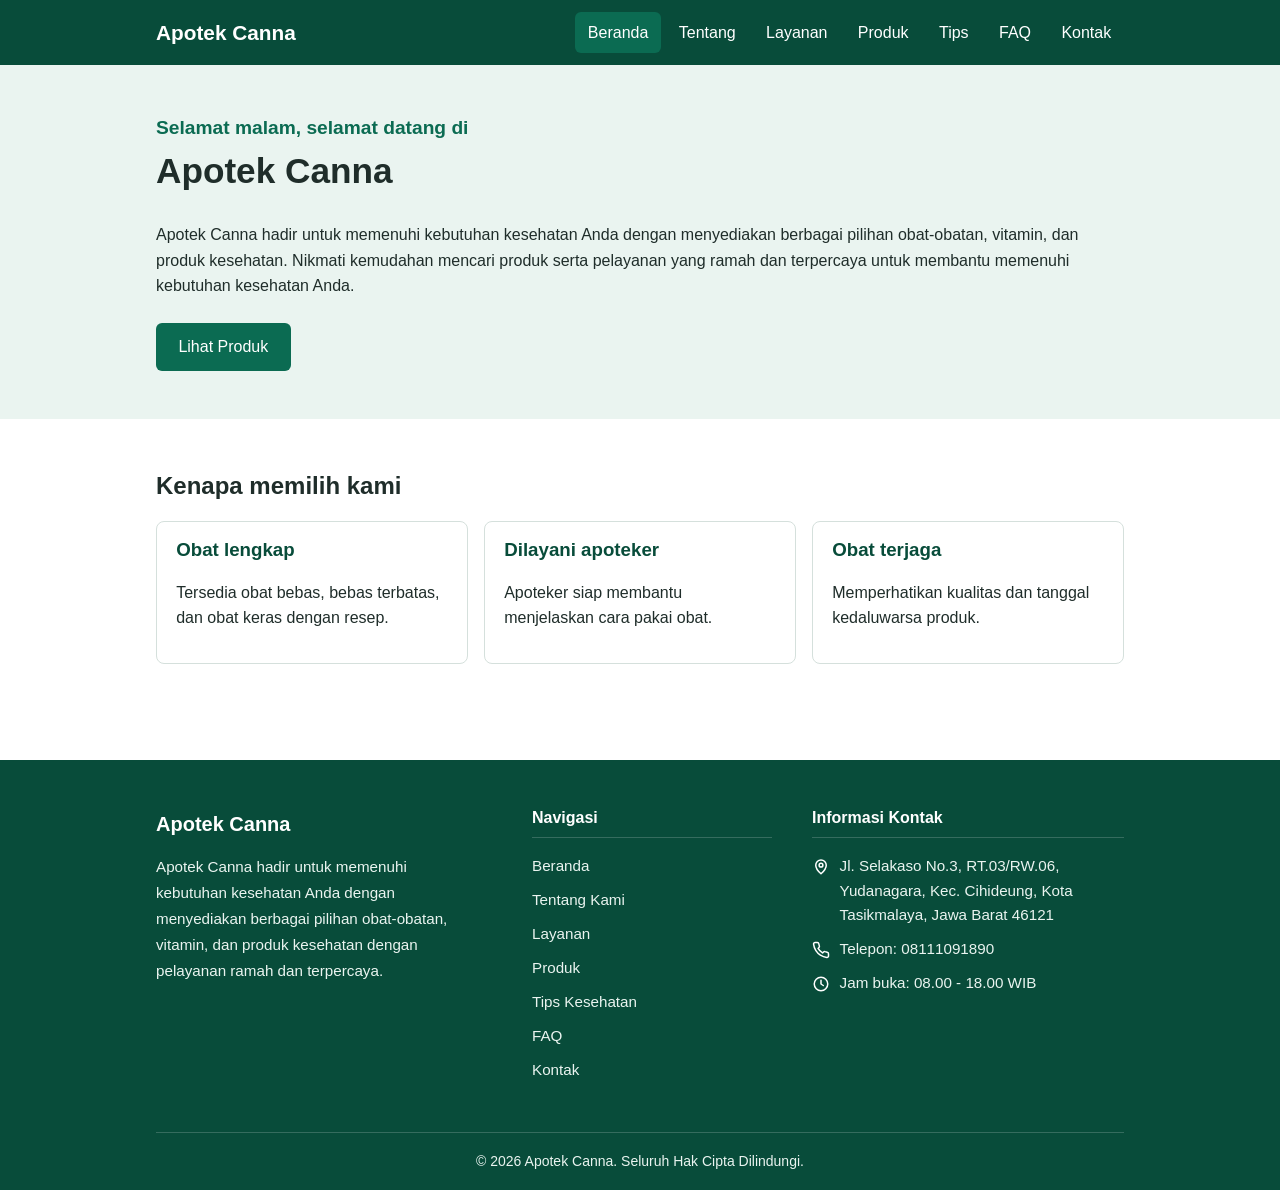
==== index.html @ 3c041d26 "Project UTS Website Apotek Canna" ====
<!DOCTYPE html>
<html lang="id">
<head>
  <meta charset="UTF-8">
  <meta name="viewport" content="width=device-width, initial-scale=1.0">
  <title>Beranda | Apotek Canna</title>
  <link rel="stylesheet" href="css/style.css">
</head>
<body>

  <header class="ilham_header">
    <div class="ilham_wadah ilham_header_isi">
      <a class="ilham_logo" href="index.html">Apotek Canna</a>
      <button class="ilham_tombol_menu" id="ilham_tombol_menu">Menu</button>
      <nav>
        <ul class="ilham_menu" id="ilham_menu">
          <li><a href="index.html" class="ilham_aktif">Beranda</a></li>
          <li><a href="tentang.html">Tentang</a></li>
          <li><a href="layanan.html">Layanan</a></li>
          <li><a href="produk.html">Produk</a></li>
          <li><a href="tips.html">Tips</a></li>
          <li><a href="faq.html">FAQ</a></li>
          <li><a href="kontak.html">Kontak</a></li>
        </ul>
      </nav>
    </div>
  </header>

  <main>

    <section class="ilham_hero">
      <div class="ilham_wadah">
        <p class="ilham_salam" id="ilham_salam">Selamat datang</p>
        <h1>Apotek Canna</h1>
        <p>Apotek Canna hadir untuk memenuhi kebutuhan kesehatan Anda dengan menyediakan berbagai pilihan obat-obatan, vitamin, dan produk kesehatan. Nikmati kemudahan mencari produk serta pelayanan yang ramah dan terpercaya untuk membantu memenuhi kebutuhan kesehatan Anda.</p>
        <a class="ilham_tombol ilham_tombol_link" href="produk.html">Lihat Produk</a>
      </div>
    </section>

    <section class="ilham_bagian">
      <div class="ilham_wadah">
        <h2>Kenapa memilih kami</h2>
        <div class="ilham_kartu_baris">
          <div class="ilham_kartu">
            <h3>Obat lengkap</h3>
            <p>Tersedia obat bebas, bebas terbatas, dan obat keras dengan resep.</p>
          </div>
          <div class="ilham_kartu">
            <h3>Dilayani apoteker</h3>
            <p>Apoteker siap membantu menjelaskan cara pakai obat.</p>
          </div>
          <div class="ilham_kartu">
            <h3>Obat terjaga</h3>
            <p>Memperhatikan kualitas dan tanggal kedaluwarsa produk.</p>
          </div>
        </div>
      </div>
    </section>

  </main>

  <footer class="ilham_footer">
    <div class="ilham_wadah">

      <div class="ilham_footer_grid">

        <div class="ilham_footer_kolom ilham_footer_identitas">
          <a class="ilham_footer_merek" href="index.html">
            <span class="ilham_footer_nama">Apotek Canna</span>
          </a>
          <p class="ilham_footer_deskripsi">Apotek Canna hadir untuk memenuhi kebutuhan kesehatan Anda dengan menyediakan berbagai pilihan obat-obatan, vitamin, dan produk kesehatan dengan pelayanan ramah dan terpercaya.</p>
        </div>

        <nav class="ilham_footer_kolom" aria-label="Navigasi footer">
          <h3 class="ilham_footer_judul">Navigasi</h3>
          <ul class="ilham_footer_daftar">
            <li><a href="index.html">Beranda</a></li>
            <li><a href="tentang.html">Tentang Kami</a></li>
            <li><a href="layanan.html">Layanan</a></li>
            <li><a href="produk.html">Produk</a></li>
            <li><a href="tips.html">Tips Kesehatan</a></li>
            <li><a href="faq.html">FAQ</a></li>
            <li><a href="kontak.html">Kontak</a></li>
          </ul>
        </nav>

        <div class="ilham_footer_kolom">
          <h3 class="ilham_footer_judul">Informasi Kontak</h3>
          <ul class="ilham_footer_daftar ilham_footer_kontak">
            <li>
              <svg class="ilham_footer_ikon" viewBox="0 0 24 24" width="18" height="18" fill="none" stroke="currentColor" stroke-width="2" stroke-linecap="round" stroke-linejoin="round" aria-hidden="true">
                <path d="M12 21s-7-6.2-7-11.5A7 7 0 0 1 19 9.5C19 14.8 12 21 12 21z"/>
                <circle cx="12" cy="9.5" r="2.5"/>
              </svg>
              <span>Jl. Selakaso No.3, RT.03/RW.06, Yudanagara, Kec. Cihideung, Kota Tasikmalaya, Jawa Barat 46121</span>
            </li>
            <li>
              <svg class="ilham_footer_ikon" viewBox="0 0 24 24" width="18" height="18" fill="none" stroke="currentColor" stroke-width="2" stroke-linecap="round" stroke-linejoin="round" aria-hidden="true">
                <path d="M22 16.9v3a2 2 0 0 1-2.2 2 19.8 19.8 0 0 1-8.6-3.1 19.5 19.5 0 0 1-6-6A19.8 19.8 0 0 1 2.1 4.2 2 2 0 0 1 4.1 2h3a2 2 0 0 1 2 1.7c.1 1 .4 1.9.7 2.8a2 2 0 0 1-.5 2.1L8.1 9.9a16 16 0 0 0 6 6l1.3-1.3a2 2 0 0 1 2.1-.4c.9.3 1.8.6 2.8.7a2 2 0 0 1 1.7 2z"/>
              </svg>
              <span>Telepon: <a href="tel:+628111091890">08111091890</a></span>
            </li>
            <li>
              <svg class="ilham_footer_ikon" viewBox="0 0 24 24" width="18" height="18" fill="none" stroke="currentColor" stroke-width="2" stroke-linecap="round" stroke-linejoin="round" aria-hidden="true">
                <circle cx="12" cy="12" r="9"/>
                <path d="M12 7v5l3 2"/>
              </svg>
              <span>Jam buka: 08.00 - 18.00 WIB</span>
            </li>
          </ul>
        </div>

      </div>

      <div class="ilham_footer_bawah">
        <p>&copy; <span id="ilham_tahun">2026</span> Apotek Canna. Seluruh Hak Cipta Dilindungi.</p>
      </div>

    </div>
  </footer>

  <script src="js/main.js"></script>
</body>
</html>
---- css/style.css ----
:root {
  --ilham-hijau: #0B6B52;
  --ilham-hijau-tua: #084C3A;
  --ilham-muda: #EAF4F0;
  --ilham-teks: #1F2D2A;
  --ilham-abu: #5B6B67;
  --ilham-garis: #D5E0DC;
}
* { box-sizing: border-box; }
body {
  margin: 0;
  font-family: Arial, Helvetica, sans-serif;
  color: var(--ilham-teks);
  line-height: 1.6;
  background: #fff;
}
h1, h2, h3 { line-height: 1.25; }
a { color: var(--ilham-hijau); }

.ilham_wadah { max-width: 1000px; margin: 0 auto; padding: 0 1rem; }

.ilham_header { background: var(--ilham-hijau-tua); }
.ilham_header_isi { display: flex; justify-content: space-between; align-items: center; flex-wrap: wrap; }
.ilham_logo { color: #fff; font-weight: bold; font-size: 1.3rem; text-decoration: none; padding: 1rem 0; }
.ilham_menu { list-style: none; margin: 0; padding: 0; display: flex; gap: .3rem; flex-wrap: wrap; }
.ilham_menu a { color: #fff; text-decoration: none; padding: .5rem .8rem; border-radius: 6px; display: block; }
.ilham_menu a:hover, .ilham_menu a.ilham_aktif { background: var(--ilham-hijau); }
.ilham_tombol_menu { display: none; background: var(--ilham-hijau); color: #fff; border: 0; padding: .5rem 1rem; border-radius: 6px; font-size: 1rem; }

.ilham_hero { background: var(--ilham-muda); padding: 3rem 0; }
.ilham_hero h1 { font-size: 2.2rem; margin-top: 0; }
.ilham_judul_halaman { background: var(--ilham-muda); padding: 2rem 0; }
.ilham_judul_halaman h1 { margin: 0 0 .3rem; }
.ilham_judul_halaman p { margin: 0; color: var(--ilham-abu); }
.ilham_bagian { padding: 2rem 0; }

.ilham_kartu_baris { display: grid; grid-template-columns: repeat(3, 1fr); gap: 1rem; margin: 1rem 0 2rem; }
.ilham_kartu { border: 1px solid var(--ilham-garis); border-radius: 8px; padding: 1rem 1.2rem; }
.ilham_kartu h3 { margin-top: 0; color: var(--ilham-hijau-tua); }

.ilham_tombol { background: var(--ilham-hijau); color: #fff; border: 0; padding: .7rem 1.4rem; border-radius: 6px; font-size: 1rem; cursor: pointer; }
.ilham_tombol:hover { background: var(--ilham-hijau-tua); }
.ilham_form_cari { display: flex; gap: .5rem; flex-wrap: wrap; margin: 1rem 0; }
.ilham_form_cari input, .ilham_form_cari select { padding: .7rem; border: 1px solid var(--ilham-garis); border-radius: 6px; font-size: 1rem; flex: 1; min-width: 180px; }
.ilham_form label { display: block; margin-top: .8rem; font-weight: bold; }
.ilham_form input, .ilham_form textarea { width: 100%; padding: .7rem; border: 1px solid var(--ilham-garis); border-radius: 6px; font-size: 1rem; font-family: inherit; }
.ilham_form .ilham_tombol { margin-top: 1rem; }
.ilham_dua_kolom { display: grid; grid-template-columns: 1fr 1fr; gap: 2rem; }
.ilham_galat { color: #B3261E; min-height: 1.4em; margin: .5rem 0 0; }
.ilham_sukses { color: var(--ilham-hijau); font-weight: bold; }
.ilham_hasil { font-weight: bold; }

.ilham_tabel { width: 100%; border-collapse: collapse; margin: 1rem 0; }
.ilham_tabel th, .ilham_tabel td { border: 1px solid var(--ilham-garis); padding: .6rem .8rem; text-align: left; }
.ilham_tabel th { background: var(--ilham-muda); }
.ilham_status_ada { color: #0B6B52; font-weight: bold; }
.ilham_status_tipis { color: #B26A00; font-weight: bold; }
.ilham_status_habis { color: #B3261E; font-weight: bold; }

.ilham_faq { border: 1px solid var(--ilham-garis); border-radius: 8px; margin-bottom: .8rem; }
.ilham_faq_tanya { width: 100%; text-align: left; background: var(--ilham-muda); border: 0; padding: 1rem; font-size: 1rem; font-weight: bold; cursor: pointer; border-radius: 8px; }
.ilham_faq_jawab { display: none; padding: 0 1rem; }
.ilham_faq.ilham_buka .ilham_faq_jawab { display: block; }

.ilham_footer { background: var(--ilham-hijau-tua); color: #fff; padding: 3rem 0 0; margin-top: 2rem; font-size: .95rem; overflow-x: hidden; }
.ilham_footer p { margin: 0; }
.ilham_footer_grid { display: grid; grid-template-columns: 1.4fr 1fr 1.3fr; gap: 2.5rem; padding-bottom: 2.5rem; }
.ilham_footer_kolom { min-width: 0; }

.ilham_footer_merek { display: inline-flex; align-items: center; gap: .6rem; color: #fff; text-decoration: none; margin-bottom: .9rem; }
.ilham_footer_logo { display: inline-flex; align-items: center; justify-content: center; width: 38px; height: 38px; border-radius: 10px; background: var(--ilham-muda); color: var(--ilham-hijau-tua); }
.ilham_footer_nama { font-size: 1.25rem; font-weight: bold; }
.ilham_footer_deskripsi { max-width: 38ch; color: var(--ilham-muda); line-height: 1.7; }

.ilham_footer_judul { margin: 0 0 1rem; padding-bottom: .6rem; font-size: 1rem; border-bottom: 1px solid rgba(255, 255, 255, .18); }

.ilham_footer_daftar { list-style: none; margin: 0; padding: 0; }
.ilham_footer_daftar li { margin-bottom: .6rem; }
.ilham_footer_daftar a { color: var(--ilham-muda); text-decoration: none; transition: color .2s, padding-left .2s; }
.ilham_footer_daftar a:hover, .ilham_footer_daftar a:focus-visible { color: #fff; padding-left: .3rem; text-decoration: underline; text-underline-offset: 3px; }
.ilham_footer_kontak li { display: flex; align-items: flex-start; gap: .6rem; color: var(--ilham-muda); overflow-wrap: anywhere; }
.ilham_footer_ikon { flex: 0 0 18px; margin-top: .25rem; color: #fff; }

.ilham_footer_bawah { border-top: 1px solid rgba(255, 255, 255, .18); padding: 1.1rem 0; text-align: center; color: var(--ilham-muda); font-size: .875rem; }

@media (max-width: 900px) {
  .ilham_footer_grid { grid-template-columns: 1fr 1fr; gap: 2rem; }
  .ilham_footer_identitas { grid-column: 1 / -1; }
  .ilham_footer_deskripsi { max-width: 60ch; }
}

@media (max-width: 768px) {
  .ilham_footer { padding-top: 2.2rem; }
  .ilham_footer_grid { grid-template-columns: 1fr; gap: 1.8rem; padding-bottom: 1.8rem; }
  .ilham_kartu_baris, .ilham_dua_kolom { grid-template-columns: 1fr; }
  .ilham_tombol_menu { display: block; }
  .ilham_menu { display: none; flex-direction: column; width: 100%; padding-bottom: .8rem; }
  .ilham_menu.ilham_tampil { display: flex; }
  .ilham_header_isi nav { width: 100%; }
  .ilham_hero h1 { font-size: 1.7rem; }
  .ilham_tabel th, .ilham_tabel td { padding: .4rem; font-size: .9rem; }
}

.ilham_tombol_link { display: inline-block; text-decoration: none; margin-top: .5rem; }

.ilham_kotak_kosong { border: 2px dashed var(--ilham-garis); background: var(--ilham-muda); color: var(--ilham-abu); border-radius: 8px; min-height: 160px; display: flex; align-items: center; justify-content: center; text-align: center; padding: 1rem; }
.ilham_kartu_baris .ilham_kotak_kosong { margin: 0; }
.ilham_bagian img, .ilham_bagian iframe { max-width: 100%; border-radius: 8px; border: 0; }

.ilham_foto { width: 100%; height: 260px; object-fit: cover; display: block; }
.ilham_kartu_baris .ilham_kotak_kosong { min-height: 260px; }

.ilham_info_kontak { list-style: none; margin: 0; padding: 0; }
.ilham_info_kontak li { display: flex; align-items: flex-start; gap: .8rem; margin-bottom: 1rem; }
.ilham_info_ikon { flex: 0 0 40px; display: flex; align-items: center; justify-content: center; width: 40px; height: 40px; border-radius: 50%; background: var(--ilham-muda); color: var(--ilham-hijau); }
.ilham_info_kontak li > div { padding-top: .4rem; }
.ilham_form .ilham_galat { min-height: 1.2em; margin-top: .3rem; }
.ilham_form .ilham_tombol { transition: background .2s, transform .2s; margin-top: .6rem; }
.ilham_form .ilham_tombol:hover { transform: translateY(-1px); }
.ilham_catatan_form { margin: .6rem 0 0; color: var(--ilham-abu); font-size: .9rem; }

.ilham_info_penting { background: var(--ilham-muda); border: 1px solid var(--ilham-garis); border-left: 5px solid var(--ilham-hijau); border-radius: 8px; padding: 1.2rem 1.5rem; }
.ilham_info_penting h2 { margin: 0 0 .6rem; font-size: 1.3rem; color: var(--ilham-hijau-tua); }
.ilham_info_penting ul { margin: 0; padding-left: 1.2rem; }
.ilham_info_penting li { margin-bottom: .4rem; }
.ilham_info_penting li:last-child { margin-bottom: 0; }

.ilham_kartu_baris.ilham_kartu_tips { grid-template-columns: repeat(6, 1fr); }
.ilham_kartu_tips .ilham_kartu { grid-column: span 2; }
.ilham_kartu_tips .ilham_kartu:nth-child(4) { grid-column: 2 / span 2; }
.ilham_kartu_tips .ilham_kartu:nth-child(5) { grid-column: 4 / span 2; }
.ilham_kartu_tips .ilham_kartu_ikon { margin: 0 0 .8rem; }
@media (max-width: 768px) {
  .ilham_kartu_baris.ilham_kartu_tips { grid-template-columns: 1fr; }
  .ilham_kartu_tips .ilham_kartu, .ilham_kartu_tips .ilham_kartu:nth-child(4), .ilham_kartu_tips .ilham_kartu:nth-child(5) { grid-column: auto; }
}

.ilham_halaman_tentang .ilham_wadah { max-width: 1140px; }
.ilham_halaman_tentang .ilham_bagian { padding: 3rem 0; }
.ilham_halaman_tentang .ilham_footer { margin-top: 0; }
.ilham_bagian_muda { background: var(--ilham-muda); }

.ilham_judul_bagian { text-align: center; font-size: 1.7rem; color: var(--ilham-hijau-tua); margin: 0 0 1.8rem; }
.ilham_judul_bagian::after { content: ""; display: block; width: 48px; height: 3px; background: var(--ilham-hijau); border-radius: 2px; margin: .6rem auto 0; }

.ilham_profil_teks { max-width: 780px; margin: 0 auto; text-align: center; font-size: 1.1rem; line-height: 1.85; }

.ilham_foto_baris { display: grid; grid-template-columns: 1fr 1fr; gap: 1.5rem; margin: 0; }
.ilham_foto_baris figure { margin: 0; }
.ilham_bagian .ilham_foto_baris img { width: 100%; height: auto; aspect-ratio: 4 / 3; object-fit: cover; display: block; border-radius: 12px; box-shadow: 0 6px 18px rgba(8, 76, 58, .15); }
.ilham_foto_baris figcaption { color: var(--ilham-abu); font-size: .95rem; margin-top: .7rem; text-align: center; }

.ilham_kartu_baris.ilham_kartu_tim { margin: 0; gap: 1.5rem; }
.ilham_kartu_tim .ilham_kartu { padding: 1.8rem 1.4rem; border-radius: 12px; text-align: center; transition: transform .2s, box-shadow .2s, border-color .2s; }
.ilham_kartu_tim .ilham_kartu:hover { transform: translateY(-3px); border-color: var(--ilham-hijau); box-shadow: 0 8px 20px rgba(8, 76, 58, .12); }
.ilham_kartu_ikon { display: flex; align-items: center; justify-content: center; width: 56px; height: 56px; margin: 0 auto 1rem; border-radius: 50%; background: var(--ilham-muda); color: var(--ilham-hijau); }
.ilham_kartu_tim .ilham_kartu h3 { font-size: 1.15rem; margin: 0 0 .4rem; }
.ilham_kartu_tim .ilham_kartu p { margin: 0; color: var(--ilham-abu); }

@media (max-width: 768px) {
  .ilham_halaman_tentang .ilham_bagian { padding: 2.2rem 0; }
  .ilham_judul_bagian { font-size: 1.4rem; margin-bottom: 1.4rem; }
  .ilham_profil_teks { text-align: left; font-size: 1.02rem; line-height: 1.8; }
  .ilham_foto_baris { gap: 1rem; }
  .ilham_kartu_baris.ilham_kartu_tim { gap: 1rem; }
}
@media (max-width: 600px) {
  .ilham_foto_baris { grid-template-columns: 1fr; }
}

.ilham_salam { margin: 0 0 .3rem; font-size: 1.2rem; color: var(--ilham-hijau); font-weight: bold; }
.ilham_hero .ilham_salam + h1 { margin-top: 0; }
.ilham_hitung { text-align: right; color: var(--ilham-abu); font-size: .9rem; margin: .2rem 0 0; }
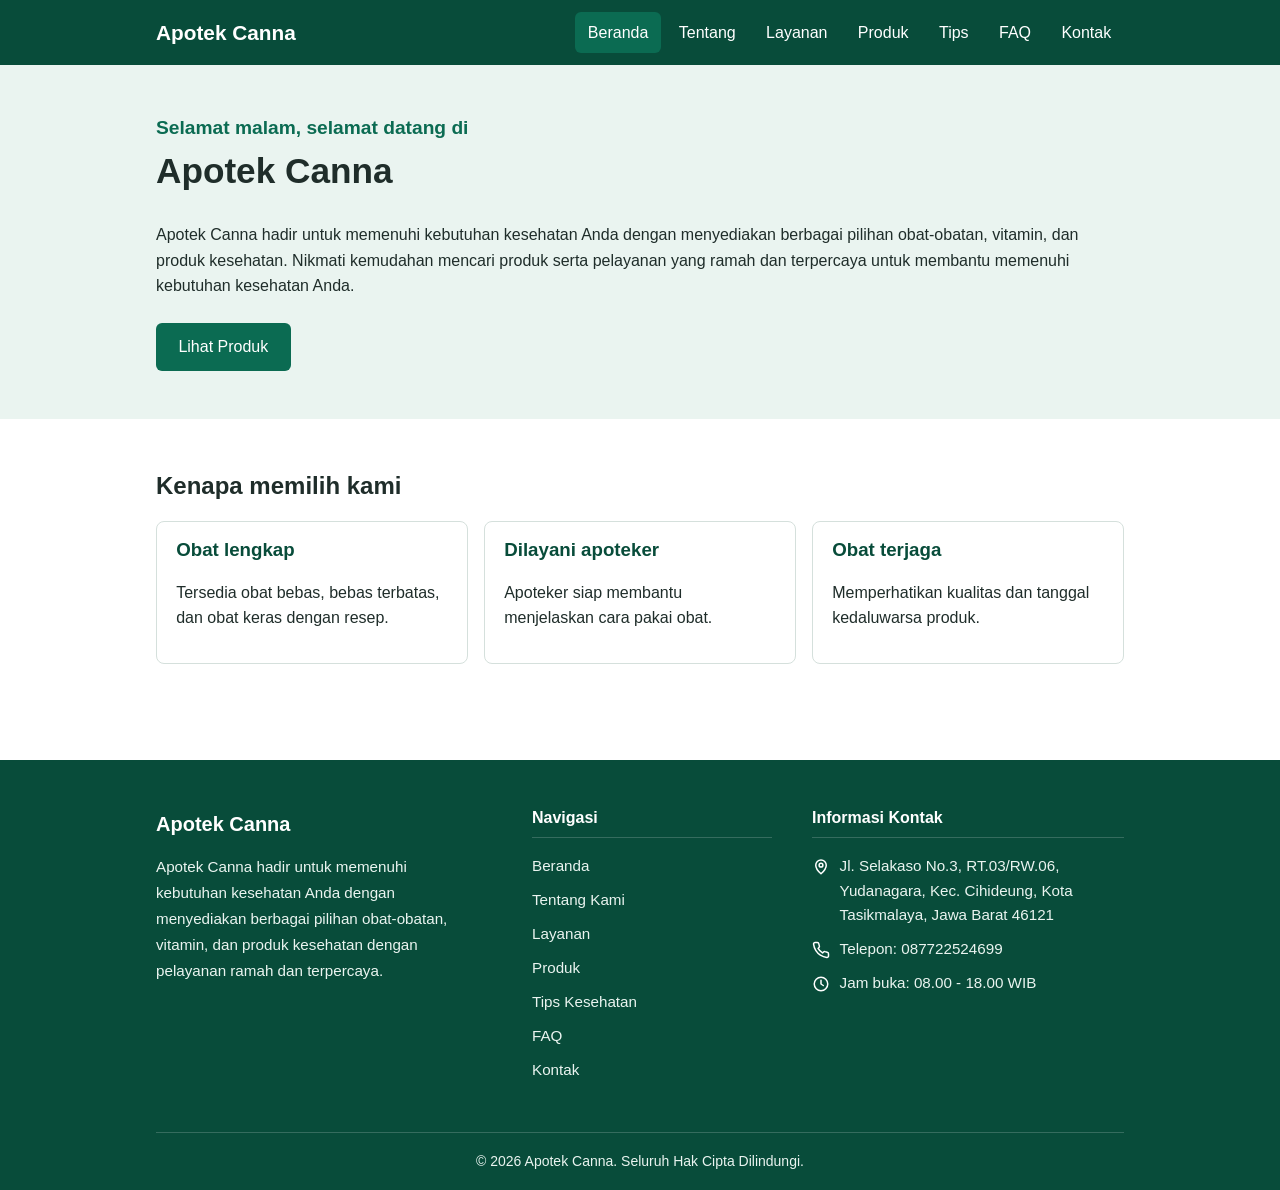
==== commit ac10e38b: "Update index.html" ====
--- a/index.html
+++ b/index.html
@@ -98,7 +98,7 @@
               <svg class="ilham_footer_ikon" viewBox="0 0 24 24" width="18" height="18" fill="none" stroke="currentColor" stroke-width="2" stroke-linecap="round" stroke-linejoin="round" aria-hidden="true">
                 <path d="M22 16.9v3a2 2 0 0 1-2.2 2 19.8 19.8 0 0 1-8.6-3.1 19.5 19.5 0 0 1-6-6A19.8 19.8 0 0 1 2.1 4.2 2 2 0 0 1 4.1 2h3a2 2 0 0 1 2 1.7c.1 1 .4 1.9.7 2.8a2 2 0 0 1-.5 2.1L8.1 9.9a16 16 0 0 0 6 6l1.3-1.3a2 2 0 0 1 2.1-.4c.9.3 1.8.6 2.8.7a2 2 0 0 1 1.7 2z"/>
               </svg>
-              <span>Telepon: <a href="tel:+628111091890">08111091890</a></span>
+              <span>Telepon: <a href="tel:+6287722524699">087722524699</a></span>
             </li>
             <li>
               <svg class="ilham_footer_ikon" viewBox="0 0 24 24" width="18" height="18" fill="none" stroke="currentColor" stroke-width="2" stroke-linecap="round" stroke-linejoin="round" aria-hidden="true">
@@ -121,4 +121,4 @@
 
   <script src="js/main.js"></script>
 </body>
-</html>+</html>
